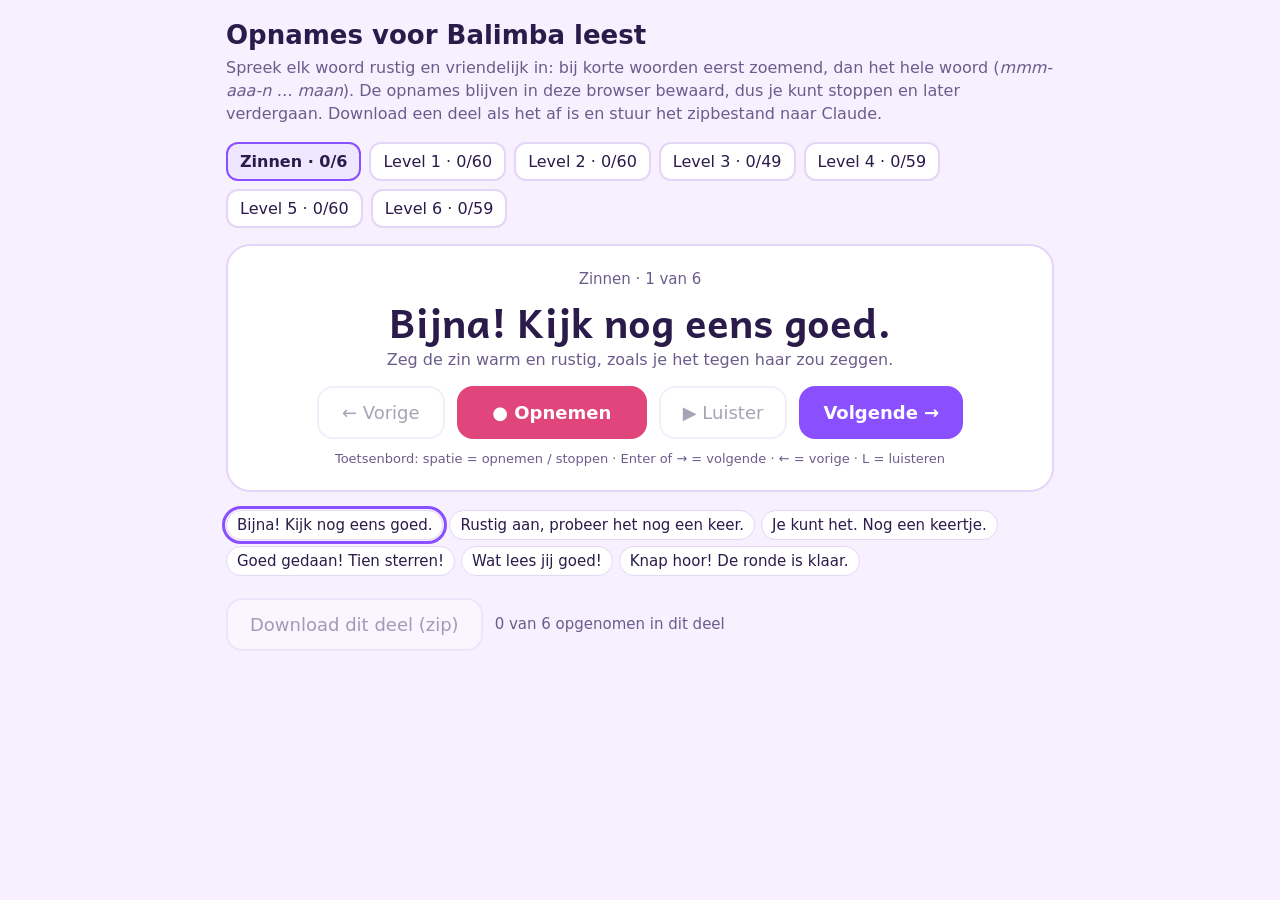
==== opname.html @ 0c58c9fe "Eigen stem: opnamepagina en afspelen van opnames opname.html neemt woorden en zinnen op en levert ze" ====
<!doctype html>
<html lang="nl">
<head>
<meta charset="utf-8">
<meta name="viewport" content="width=device-width, initial-scale=1">
<title>Balimba leest – opnames</title>
<link rel="preconnect" href="https://fonts.googleapis.com">
<link rel="preconnect" href="https://fonts.gstatic.com" crossorigin>
<link href="https://fonts.googleapis.com/css2?family=Andika:wght@400;700&display=swap" rel="stylesheet">
<style>
  :root { --inkt:#2b1b4a; --zacht:#6c5c8c; --kaart:#fff; --rand:#e3d6f7; --paars:#8a4fff; --rood:#e0457b; --groen:#23a973; --bg:#f6f0ff; }
  * { box-sizing: border-box; }
  body { margin:0; background:var(--bg); color:var(--inkt); font-family: system-ui, -apple-system, sans-serif; }
  .wrap { max-width: 860px; margin: 0 auto; padding: 20px 16px 60px; }
  h1 { font-size: 26px; margin: 0 0 6px; }
  p.uitleg { margin: 0 0 16px; color: var(--zacht); line-height: 1.45; }
  .delen { display:flex; gap:8px; flex-wrap:wrap; margin-bottom:16px; }
  .deel { font:inherit; padding:8px 12px; border-radius:12px; border:2px solid var(--rand); background:var(--kaart); color:var(--inkt); cursor:pointer; }
  .deel.actief { border-color:var(--paars); background:#efe6ff; font-weight:600; }
  .deel.af { border-color:var(--groen); }
  .podium { background:var(--kaart); border:2px solid var(--rand); border-radius:24px; padding:24px 16px; text-align:center; }
  .teller { color:var(--zacht); font-size:15px; }
  .tekst { font-family:"Andika","Chalkboard SE",sans-serif; font-weight:700; font-size: clamp(44px, 11vw, 96px); line-height:1.2; margin: 10px 0 4px; overflow-wrap:anywhere; }
  .tekst.zin { font-size: clamp(26px, 5vw, 40px); }
  .tip { color:var(--zacht); min-height: 22px; margin-bottom: 14px; }
  .rij { display:flex; gap:12px; justify-content:center; align-items:center; flex-wrap:wrap; }
  button.actie { font:inherit; font-size:18px; padding:14px 22px; border-radius:16px; border:2px solid var(--rand); background:var(--kaart); color:var(--inkt); cursor:pointer; min-width:128px; }
  button.actie:disabled { opacity:.4; cursor:default; }
  button.opnemen { background:var(--rood); border-color:var(--rood); color:#fff; font-weight:600; min-width:190px; }
  button.opnemen.loopt { animation: puls 1s ease-in-out infinite; }
  button.volgende { background:var(--paars); border-color:var(--paars); color:#fff; font-weight:600; }
  @keyframes puls { 50% { transform: scale(1.05); } }
  .sneltoets { color:var(--zacht); font-size:13px; margin-top:12px; }
  .lijst { display:flex; flex-wrap:wrap; gap:6px; margin-top:18px; }
  .chip { font:inherit; font-size:15px; padding:5px 10px; border-radius:999px; border:1.5px solid var(--rand); background:var(--kaart); color:var(--inkt); cursor:pointer; }
  .chip.klaar { background:#e3f6ed; border-color:#9bd9bd; }
  .chip.nu { outline:3px solid var(--paars); outline-offset:1px; }
  .onder { margin-top:22px; display:flex; gap:12px; flex-wrap:wrap; align-items:center; }
  .melding { background:#fff3e6; border:2px solid #f29a2e; border-radius:14px; padding:12px 16px; margin-bottom:16px; }
  .verborgen { display:none !important; }
</style>
</head>
<body>
<div class="wrap">
  <h1>Opnames voor Balimba leest</h1>
  <p class="uitleg">
    Spreek elk woord rustig en vriendelijk in: bij korte woorden eerst zoemend, dan het hele woord
    (<i>mmm-aaa-n … maan</i>). De opnames blijven in deze browser bewaard, dus je kunt stoppen en later verdergaan.
    Download een deel als het af is en stuur het zipbestand naar Claude.
  </p>
  <div class="melding verborgen" id="melding"></div>

  <div class="delen" id="delen"></div>

  <div class="podium">
    <div class="teller" id="teller"></div>
    <div class="tekst" id="tekst"></div>
    <div class="tip" id="tip"></div>
    <div class="rij">
      <button class="actie" id="vorige">← Vorige</button>
      <button class="actie opnemen" id="opnemen">● Opnemen</button>
      <button class="actie" id="luister" disabled>▶ Luister</button>
      <button class="actie volgende" id="volgende">Volgende →</button>
    </div>
    <div class="sneltoets">Toetsenbord: spatie = opnemen / stoppen · Enter of → = volgende · ← = vorige · L = luisteren</div>
  </div>

  <div class="lijst" id="lijst"></div>

  <div class="onder">
    <button class="actie" id="download">Download dit deel (zip)</button>
    <span id="downloadinfo" class="teller"></span>
  </div>
</div>

<script>
(() => {
  "use strict";
  const $ = (id) => document.getElementById(id);

  // ---------- Bewaren in de browser (IndexedDB) ----------
  let db = null;
  function openDb() {
    return new Promise((ok, fout) => {
      const r = indexedDB.open("balimba-opnames", 1);
      r.onupgradeneeded = () => r.result.createObjectStore("opnames");
      r.onsuccess = () => ok(r.result);
      r.onerror = () => fout(r.error);
    });
  }
  const tx = (soort) => db.transaction("opnames", soort).objectStore("opnames");
  const wacht = (r) => new Promise((ok, fout) => { r.onsuccess = () => ok(r.result); r.onerror = () => fout(r.error); });
  const bewaar = (sleutel, waarde) => wacht(tx("readwrite").put(waarde, sleutel));
  const haal = (sleutel) => wacht(tx("readonly").get(sleutel));
  const alleSleutels = () => wacht(tx("readonly").getAllKeys());

  // ---------- Zip maken (zonder compressie, geen bibliotheek nodig) ----------
  const CRC = (() => { const t = new Uint32Array(256); for (let n = 0; n < 256; n++) { let c = n; for (let k = 0; k < 8; k++) c = c & 1 ? 0xedb88320 ^ (c >>> 1) : c >>> 1; t[n] = c >>> 0; } return t; })();
  function crc32(u8) { let c = 0xffffffff; for (let i = 0; i < u8.length; i++) c = CRC[(c ^ u8[i]) & 255] ^ (c >>> 8); return (c ^ 0xffffffff) >>> 0; }
  function maakZip(bestanden) {
    const enc = new TextEncoder(), delen = [], centraal = [];
    let plek = 0, centraalGrootte = 0;
    for (const b of bestanden) {
      const naam = enc.encode(b.naam), crc = crc32(b.data), n = b.data.length;
      const lh = new DataView(new ArrayBuffer(30));
      lh.setUint32(0, 0x04034b50, true); lh.setUint16(4, 20, true); lh.setUint16(6, 0x0800, true);
      lh.setUint16(8, 0, true); lh.setUint16(10, 0, true); lh.setUint16(12, 0x21, true);
      lh.setUint32(14, crc, true); lh.setUint32(18, n, true); lh.setUint32(22, n, true);
      lh.setUint16(26, naam.length, true); lh.setUint16(28, 0, true);
      delen.push(lh.buffer, naam, b.data);
      const ch = new DataView(new ArrayBuffer(46));
      ch.setUint32(0, 0x02014b50, true); ch.setUint16(4, 20, true); ch.setUint16(6, 20, true); ch.setUint16(8, 0x0800, true);
      ch.setUint16(10, 0, true); ch.setUint16(12, 0, true); ch.setUint16(14, 0x21, true);
      ch.setUint32(16, crc, true); ch.setUint32(20, n, true); ch.setUint32(24, n, true);
      ch.setUint16(28, naam.length, true); ch.setUint32(42, plek, true);
      centraal.push(ch.buffer, naam);
      plek += 30 + naam.length + n; centraalGrootte += 46 + naam.length;
    }
    const eind = new DataView(new ArrayBuffer(22));
    eind.setUint32(0, 0x06054b50, true); eind.setUint16(8, bestanden.length, true); eind.setUint16(10, bestanden.length, true);
    eind.setUint32(12, centraalGrootte, true); eind.setUint32(16, plek, true);
    return new Blob([...delen, ...centraal, eind.buffer], { type: "application/zip" });
  }
  window.__maakZip = maakZip;   // voor de test

  // ---------- De delen: zinnen en woorden per level ----------
  let delen = [];        // [{ id, naam, items: [{ sleutel, tekst, zin }] }]
  let klaar = new Set(); // sleutels met een opname
  let deelNr = 0, itemNr = 0;

  async function laadInhoud() {
    const [w, inst] = await Promise.all([
      fetch("data/woorden.json").then((r) => r.json()),
      fetch("data/instellingen.json").then((r) => r.json())
    ]);
    const zinnen = [];
    for (const soort of Object.keys(inst.zinnen)) for (const z of inst.zinnen[soort]) zinnen.push({ sleutel: "z:" + z.id, tekst: z.tekst, zin: true });
    delen = [{ id: "zinnen", naam: "Zinnen", items: zinnen }];
    const gehad = new Set();
    for (const lvl of w.levels) {
      const items = [];
      for (const woord of lvl.woorden) { if (gehad.has(woord)) continue; gehad.add(woord); items.push({ sleutel: "w:" + woord, tekst: woord, zin: false }); }
      delen.push({ id: "level" + lvl.nummer, naam: "Level " + lvl.nummer, items });
    }
  }

  // ---------- Opnemen ----------
  let stroom = null, recorder = null, brokken = [], loopt = false, speler = null;
  const soort = (() => {
    if (!window.MediaRecorder) return null;
    for (const t of ["audio/mp4", "audio/webm;codecs=opus", "audio/webm", "audio/ogg"]) if (MediaRecorder.isTypeSupported(t)) return t;
    return "";
  })();
  const extensie = (mime) => mime.includes("mp4") ? "m4a" : mime.includes("ogg") ? "ogg" : "webm";

  function meld(tekst) { $("melding").textContent = tekst; $("melding").classList.remove("verborgen"); }

  async function start() {
    if (loopt) return;
    try {
      if (!stroom) stroom = await navigator.mediaDevices.getUserMedia({ audio: { echoCancellation: false, noiseSuppression: true, autoGainControl: true } });
    } catch (e) { meld("De microfoon is niet beschikbaar. Geef deze pagina toestemming voor de microfoon en herlaad."); return; }
    if (speler) speler.pause();
    brokken = [];
    recorder = soort ? new MediaRecorder(stroom, { mimeType: soort }) : new MediaRecorder(stroom);
    const item = delen[deelNr].items[itemNr];
    recorder.ondataavailable = (e) => { if (e.data.size) brokken.push(e.data); };
    recorder.onstop = async () => {
      const mime = recorder.mimeType || soort || "audio/webm";
      const blob = new Blob(brokken, { type: mime });
      await bewaar(item.sleutel, { blob, mime, t: Date.now() });
      klaar.add(item.sleutel);
      teken();
      luister();
    };
    recorder.start();
    loopt = true;
    teken();
  }
  function stop() { if (!loopt) return; loopt = false; recorder.stop(); }
  const wissel = () => (loopt ? stop() : start());

  async function luister() {
    const item = delen[deelNr].items[itemNr];
    const op = await haal(item.sleutel);
    if (!op) return;
    if (speler) speler.pause();
    speler = new Audio(URL.createObjectURL(op.blob));
    speler.play().catch(() => {});
  }

  function ga(d, i) {
    if (loopt) return;
    if (speler) speler.pause();
    deelNr = d;
    itemNr = Math.max(0, Math.min(delen[d].items.length - 1, i));
    teken();
  }
  function volgende() {
    const items = delen[deelNr].items;
    if (itemNr < items.length - 1) return ga(deelNr, itemNr + 1);
    if (deelNr < delen.length - 1) return ga(deelNr + 1, 0);
  }
  const vorige = () => { if (itemNr > 0) ga(deelNr, itemNr - 1); };

  // ---------- Scherm ----------
  function teken() {
    const deel = delen[deelNr], item = deel.items[itemNr];
    $("delen").innerHTML = "";
    delen.forEach((d, i) => {
      const n = d.items.filter((x) => klaar.has(x.sleutel)).length;
      const b = document.createElement("button");
      b.className = "deel" + (i === deelNr ? " actief" : "") + (n === d.items.length ? " af" : "");
      b.textContent = d.naam + " · " + n + "/" + d.items.length;
      b.onclick = () => ga(i, eersteOpen(i));
      $("delen").appendChild(b);
    });
    const heeft = klaar.has(item.sleutel);
    $("teller").textContent = deel.naam + " · " + (itemNr + 1) + " van " + deel.items.length;
    $("tekst").textContent = item.tekst;
    $("tekst").className = "tekst" + (item.zin ? " zin" : "");
    $("tip").textContent = loopt ? "Opname loopt…" : heeft ? "Opgenomen. Luister terug, of neem opnieuw op." : (item.zin ? "Zeg de zin warm en rustig, zoals je het tegen haar zou zeggen." : "");
    $("opnemen").textContent = loopt ? "■ Stop" : heeft ? "● Opnieuw" : "● Opnemen";
    $("opnemen").classList.toggle("loopt", loopt);
    $("luister").disabled = !heeft || loopt;
    $("vorige").disabled = loopt || itemNr === 0;
    $("volgende").disabled = loopt;
    $("lijst").innerHTML = "";
    deel.items.forEach((x, i) => {
      const c = document.createElement("button");
      c.className = "chip" + (klaar.has(x.sleutel) ? " klaar" : "") + (i === itemNr ? " nu" : "");
      c.textContent = x.zin ? x.tekst : x.tekst;
      c.onclick = () => ga(deelNr, i);
      $("lijst").appendChild(c);
    });
    const n = deel.items.filter((x) => klaar.has(x.sleutel)).length;
    $("download").disabled = n === 0 || loopt;
    $("downloadinfo").textContent = n + " van " + deel.items.length + " opgenomen in dit deel";
  }
  function eersteOpen(d) {
    const i = delen[d].items.findIndex((x) => !klaar.has(x.sleutel));
    return i < 0 ? 0 : i;
  }

  async function download() {
    const deel = delen[deelNr], bestanden = [];
    for (const item of deel.items) {
      const op = await haal(item.sleutel);
      if (!op) continue;
      const map = item.sleutel.startsWith("z:") ? "zinnen/" : "woorden/";
      bestanden.push({ naam: map + item.sleutel.slice(2) + "." + extensie(op.mime), data: new Uint8Array(await op.blob.arrayBuffer()) });
    }
    const zip = maakZip(bestanden);
    const a = document.createElement("a");
    a.href = URL.createObjectURL(zip);
    a.download = "balimba-opnames-" + deel.id + ".zip";
    document.body.appendChild(a); a.click(); a.remove();
  }

  $("opnemen").onclick = wissel;
  $("luister").onclick = luister;
  $("volgende").onclick = volgende;
  $("vorige").onclick = vorige;
  $("download").onclick = download;
  document.addEventListener("keydown", (e) => {
    if (e.target.tagName === "BUTTON" && (e.code === "Space" || e.code === "Enter")) e.preventDefault();
    if (e.code === "Space") { e.preventDefault(); wissel(); }
    else if (e.code === "Enter" || e.code === "ArrowRight") volgende();
    else if (e.code === "ArrowLeft") vorige();
    else if (e.code === "KeyL") luister();
  });

  (async () => {
    if (!window.MediaRecorder || !navigator.mediaDevices) { meld("Deze browser kan niet opnemen. Gebruik Safari of Chrome."); }
    try {
      db = await openDb();
      await laadInhoud();
      klaar = new Set(await alleSleutels());
      const d = delen.findIndex((x) => x.items.some((i) => !klaar.has(i.sleutel)));
      deelNr = d < 0 ? 0 : d; itemNr = eersteOpen(deelNr);
      teken();
    } catch (e) { meld("De pagina kon niet starten: " + e.message); }
  })();
})();
</script>
</body>
</html>
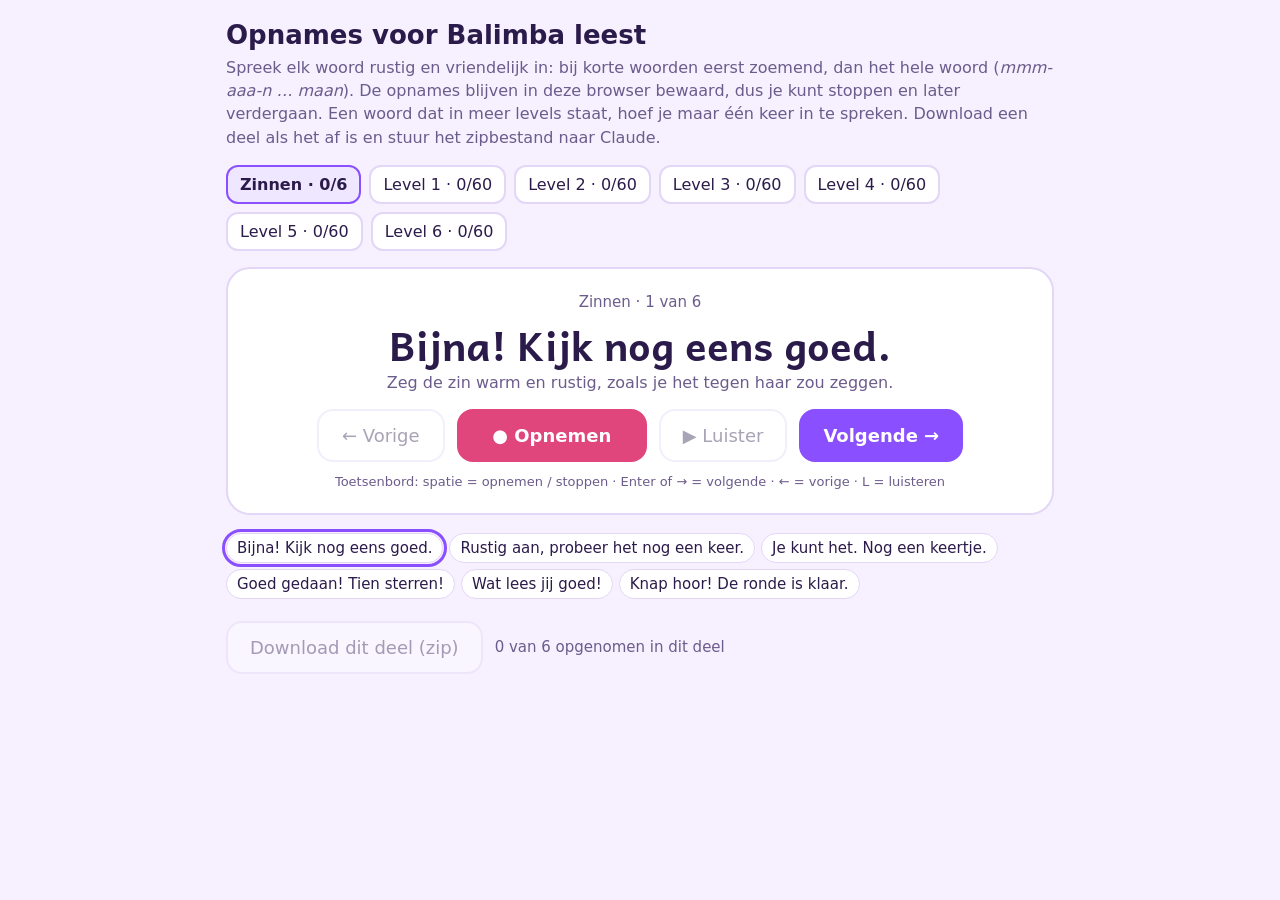
==== commit 27b96503: "Opnames van zinnen, level 1 en level 3; level- en rondekiezer - 109 woorden en 6 zinnen ingesproken," ====
--- a/opname.html
+++ b/opname.html
@@ -46,6 +46,7 @@
   <p class="uitleg">
     Spreek elk woord rustig en vriendelijk in: bij korte woorden eerst zoemend, dan het hele woord
     (<i>mmm-aaa-n … maan</i>). De opnames blijven in deze browser bewaard, dus je kunt stoppen en later verdergaan.
+    Een woord dat in meer levels staat, hoef je maar één keer in te spreken.
     Download een deel als het af is en stuur het zipbestand naar Claude.
   </p>
   <div class="melding verborgen" id="melding"></div>
@@ -136,10 +137,10 @@
     const zinnen = [];
     for (const soort of Object.keys(inst.zinnen)) for (const z of inst.zinnen[soort]) zinnen.push({ sleutel: "z:" + z.id, tekst: z.tekst, zin: true });
     delen = [{ id: "zinnen", naam: "Zinnen", items: zinnen }];
-    const gehad = new Set();
+    // Elk level toont al zijn woorden. Een woord dat in meer levels staat, hoef je maar één keer
+    // in te spreken: de opname hoort bij het woord en telt dan overal mee.
     for (const lvl of w.levels) {
-      const items = [];
-      for (const woord of lvl.woorden) { if (gehad.has(woord)) continue; gehad.add(woord); items.push({ sleutel: "w:" + woord, tekst: woord, zin: false }); }
+      const items = lvl.woorden.map((woord) => ({ sleutel: "w:" + woord, tekst: woord, zin: false }));
       delen.push({ id: "level" + lvl.nummer, naam: "Level " + lvl.nummer, items });
     }
   }
@@ -244,7 +245,10 @@
 
   async function download() {
     const deel = delen[deelNr], bestanden = [];
+    const gehad = new Set();
     for (const item of deel.items) {
+      if (gehad.has(item.sleutel)) continue;
+      gehad.add(item.sleutel);
       const op = await haal(item.sleutel);
       if (!op) continue;
       const map = item.sleutel.startsWith("z:") ? "zinnen/" : "woorden/";
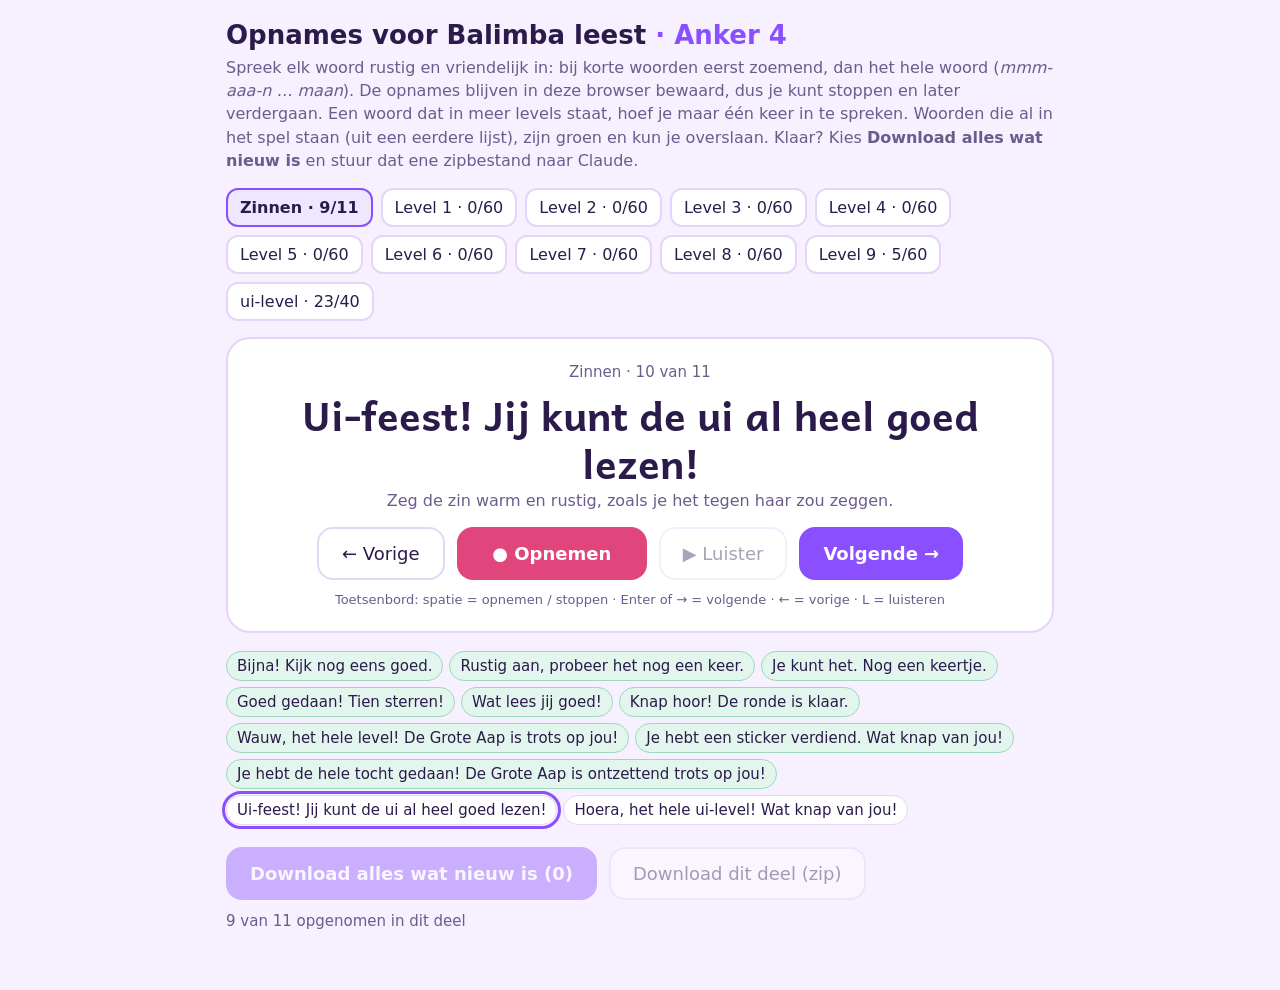
==== commit 9b8fd343: "Anker 4: negen nieuwe levels, tocht met vier stappen per level, ui-level met ui-feestje - data/editi" ====
--- a/opname.html
+++ b/opname.html
@@ -42,12 +42,13 @@
 </head>
 <body>
 <div class="wrap">
-  <h1>Opnames voor Balimba leest</h1>
+  <h1>Opnames voor Balimba leest <span id="editienaam" style="color:var(--paars)"></span></h1>
   <p class="uitleg">
     Spreek elk woord rustig en vriendelijk in: bij korte woorden eerst zoemend, dan het hele woord
     (<i>mmm-aaa-n … maan</i>). De opnames blijven in deze browser bewaard, dus je kunt stoppen en later verdergaan.
     Een woord dat in meer levels staat, hoef je maar één keer in te spreken.
-    Download een deel als het af is en stuur het zipbestand naar Claude.
+    Woorden die al in het spel staan (uit een eerdere lijst), zijn groen en kun je overslaan.
+    Klaar? Kies <b>Download alles wat nieuw is</b> en stuur dat ene zipbestand naar Claude.
   </p>
   <div class="melding verborgen" id="melding"></div>
 
@@ -69,6 +70,7 @@
   <div class="lijst" id="lijst"></div>
 
   <div class="onder">
+    <button class="actie volgende" id="downloadNieuw">Download alles wat nieuw is (zip)</button>
     <button class="actie" id="download">Download dit deel (zip)</button>
     <span id="downloadinfo" class="teller"></span>
   </div>
@@ -126,14 +128,20 @@
 
   // ---------- De delen: zinnen en woorden per level ----------
   let delen = [];        // [{ id, naam, items: [{ sleutel, tekst, zin }] }]
-  let klaar = new Set(); // sleutels met een opname
+  let klaar = new Set(); // sleutels met een opname (hier of al in het spel)
+  let lokaal = new Set(); // sleutels met een opname in deze browser
+  let opServer = new Set(); // sleutels die al in het spel staan
   let deelNr = 0, itemNr = 0;
 
   async function laadInhoud() {
-    const [w, inst] = await Promise.all([
-      fetch("data/woorden.json").then((r) => r.json()),
-      fetch("data/instellingen.json").then((r) => r.json())
-    ]);
+    const json = (pad) => fetch(pad + "?t=" + Date.now(), { cache: "no-cache" }).then((r) => r.json());
+    const ed = await json("data/edities.json");
+    let nr = new URLSearchParams(location.search).get("anker") || ed.standaard;
+    if (!ed.edities[nr]) nr = ed.standaard;
+    $("editienaam").textContent = "· " + ed.edities[nr].naam;
+    const [w, inst, server] = await Promise.all([json(ed.edities[nr].woorden), json("data/instellingen.json"), json("data/opnames.json")]);
+    // Wat al in het spel staat, telt als ingesproken.
+    opServer = new Set(server.woorden.map((x) => "w:" + x).concat(server.zinnen.map((x) => "z:" + x)));
     const zinnen = [];
     for (const soort of Object.keys(inst.zinnen)) for (const z of inst.zinnen[soort]) zinnen.push({ sleutel: "z:" + z.id, tekst: z.tekst, zin: true });
     delen = [{ id: "zinnen", naam: "Zinnen", items: zinnen }];
@@ -142,6 +150,9 @@
     for (const lvl of w.levels) {
       const items = lvl.woorden.map((woord) => ({ sleutel: "w:" + woord, tekst: woord, zin: false }));
       delen.push({ id: "level" + lvl.nummer, naam: "Level " + lvl.nummer, items });
+    }
+    for (const b of w.bonus || []) {
+      delen.push({ id: b.id, naam: b.naam, items: b.woorden.map((woord) => ({ sleutel: "w:" + woord, tekst: woord, zin: false })) });
     }
   }
 
@@ -170,7 +181,7 @@
       const mime = recorder.mimeType || soort || "audio/webm";
       const blob = new Blob(brokken, { type: mime });
       await bewaar(item.sleutel, { blob, mime, t: Date.now() });
-      klaar.add(item.sleutel);
+      klaar.add(item.sleutel); lokaal.add(item.sleutel);
       teken();
       luister();
     };
@@ -184,9 +195,10 @@
   async function luister() {
     const item = delen[deelNr].items[itemNr];
     const op = await haal(item.sleutel);
-    if (!op) return;
+    if (!op && !opServer.has(item.sleutel)) return;
     if (speler) speler.pause();
-    speler = new Audio(URL.createObjectURL(op.blob));
+    // Eigen opname uit deze browser, anders de versie die al in het spel staat.
+    speler = new Audio(op ? URL.createObjectURL(op.blob) : (item.zin ? "audio/zinnen/" : "audio/woorden/") + item.sleutel.slice(2) + ".mp3");
     speler.play().catch(() => {});
   }
 
@@ -220,7 +232,7 @@
     $("teller").textContent = deel.naam + " · " + (itemNr + 1) + " van " + deel.items.length;
     $("tekst").textContent = item.tekst;
     $("tekst").className = "tekst" + (item.zin ? " zin" : "");
-    $("tip").textContent = loopt ? "Opname loopt…" : heeft ? "Opgenomen. Luister terug, of neem opnieuw op." : (item.zin ? "Zeg de zin warm en rustig, zoals je het tegen haar zou zeggen." : "");
+    $("tip").textContent = loopt ? "Opname loopt…" : lokaal.has(item.sleutel) ? "Opgenomen. Luister terug, of neem opnieuw op." : heeft ? "Staat al in het spel. Overslaan mag; opnieuw opnemen kan ook." : (item.zin ? "Zeg de zin warm en rustig, zoals je het tegen haar zou zeggen." : "");
     $("opnemen").textContent = loopt ? "■ Stop" : heeft ? "● Opnieuw" : "● Opnemen";
     $("opnemen").classList.toggle("loopt", loopt);
     $("luister").disabled = !heeft || loopt;
@@ -235,7 +247,10 @@
       $("lijst").appendChild(c);
     });
     const n = deel.items.filter((x) => klaar.has(x.sleutel)).length;
-    $("download").disabled = n === 0 || loopt;
+    $("download").disabled = deel.items.every((x) => !lokaal.has(x.sleutel)) || loopt;
+    const nieuw = [...lokaal].filter((k) => !opServer.has(k)).length;
+    $("downloadNieuw").disabled = nieuw === 0 || loopt;
+    $("downloadNieuw").textContent = "Download alles wat nieuw is (" + nieuw + ")";
     $("downloadinfo").textContent = n + " van " + deel.items.length + " opgenomen in dit deel";
   }
   function eersteOpen(d) {
@@ -266,6 +281,20 @@
   $("volgende").onclick = volgende;
   $("vorige").onclick = vorige;
   $("download").onclick = download;
+  // Alles wat in deze browser is opgenomen en nog niet in het spel staat, in één zip.
+  $("downloadNieuw").onclick = async () => {
+    const bestanden = [];
+    for (const sleutel of [...lokaal].filter((k) => !opServer.has(k)).sort()) {
+      const op = await haal(sleutel);
+      if (!op) continue;
+      const map = sleutel.startsWith("z:") ? "zinnen/" : "woorden/";
+      bestanden.push({ naam: map + sleutel.slice(2) + "." + extensie(op.mime), data: new Uint8Array(await op.blob.arrayBuffer()) });
+    }
+    const a = document.createElement("a");
+    a.href = URL.createObjectURL(maakZip(bestanden));
+    a.download = "balimba-opnames-nieuw-" + new Date().toISOString().slice(0, 10) + ".zip";
+    document.body.appendChild(a); a.click(); a.remove();
+  };
   document.addEventListener("keydown", (e) => {
     if (e.target.tagName === "BUTTON" && (e.code === "Space" || e.code === "Enter")) e.preventDefault();
     if (e.code === "Space") { e.preventDefault(); wissel(); }
@@ -279,7 +308,8 @@
     try {
       db = await openDb();
       await laadInhoud();
-      klaar = new Set(await alleSleutels());
+      lokaal = new Set(await alleSleutels());
+      klaar = new Set([...lokaal, ...opServer]);
       const d = delen.findIndex((x) => x.items.some((i) => !klaar.has(i.sleutel)));
       deelNr = d < 0 ? 0 : d; itemNr = eersteOpen(deelNr);
       teken();
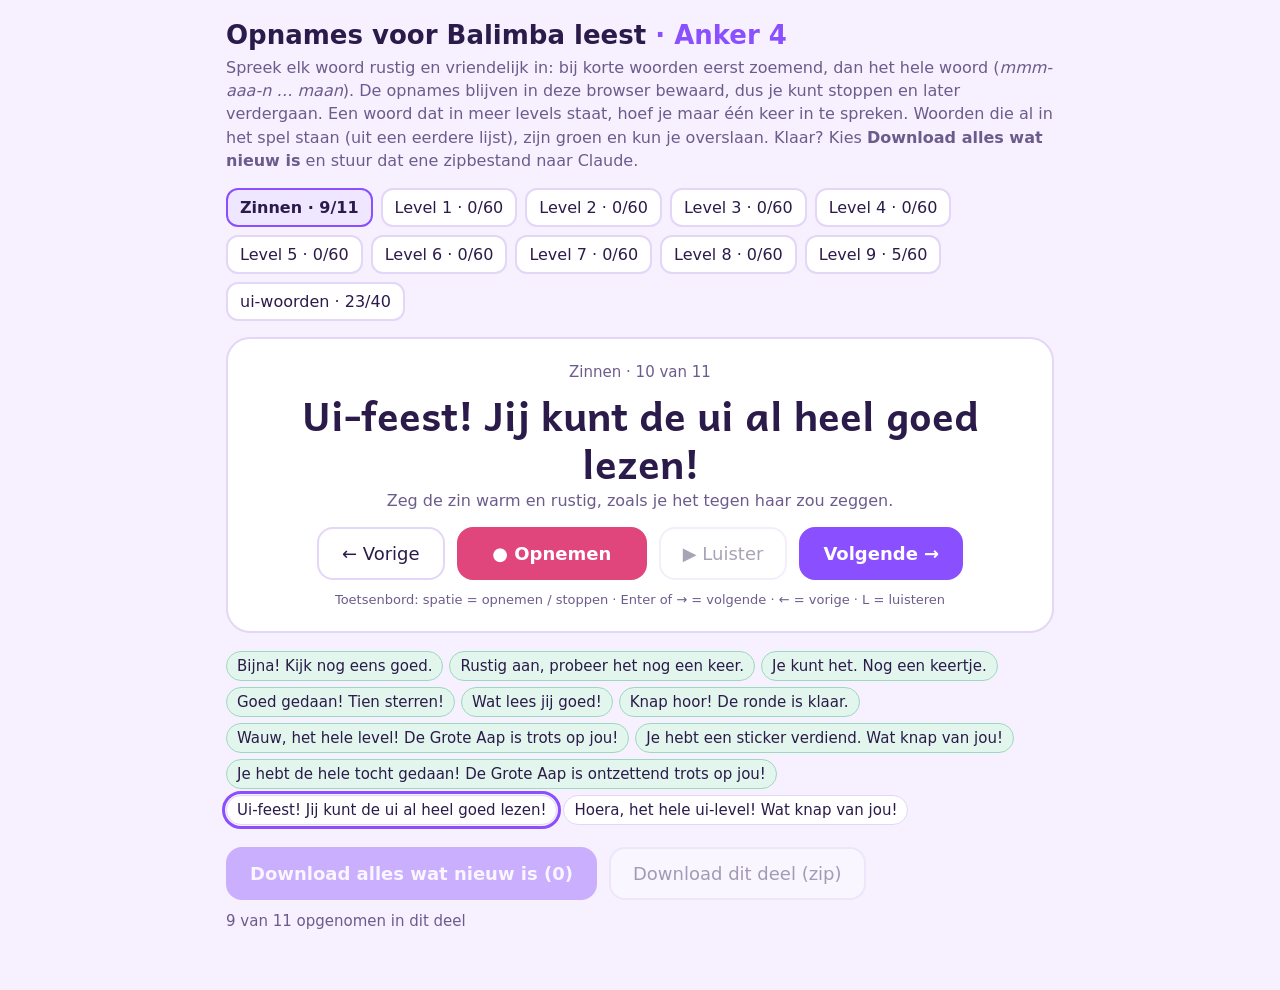
==== commit 0c775257: "Anker 4: ui-stap per level en een winterse adventstocht - Elk level op de tocht: vier stickers en da" ====
--- a/opname.html
+++ b/opname.html
@@ -151,6 +151,7 @@
       const items = lvl.woorden.map((woord) => ({ sleutel: "w:" + woord, tekst: woord, zin: false }));
       delen.push({ id: "level" + lvl.nummer, naam: "Level " + lvl.nummer, items });
     }
+    if (w.ui) delen.push({ id: "ui", naam: w.ui.naam || "ui-woorden", items: w.ui.woorden.map((woord) => ({ sleutel: "w:" + woord, tekst: woord, zin: false })) });
     for (const b of w.bonus || []) {
       delen.push({ id: b.id, naam: b.naam, items: b.woorden.map((woord) => ({ sleutel: "w:" + woord, tekst: woord, zin: false })) });
     }
